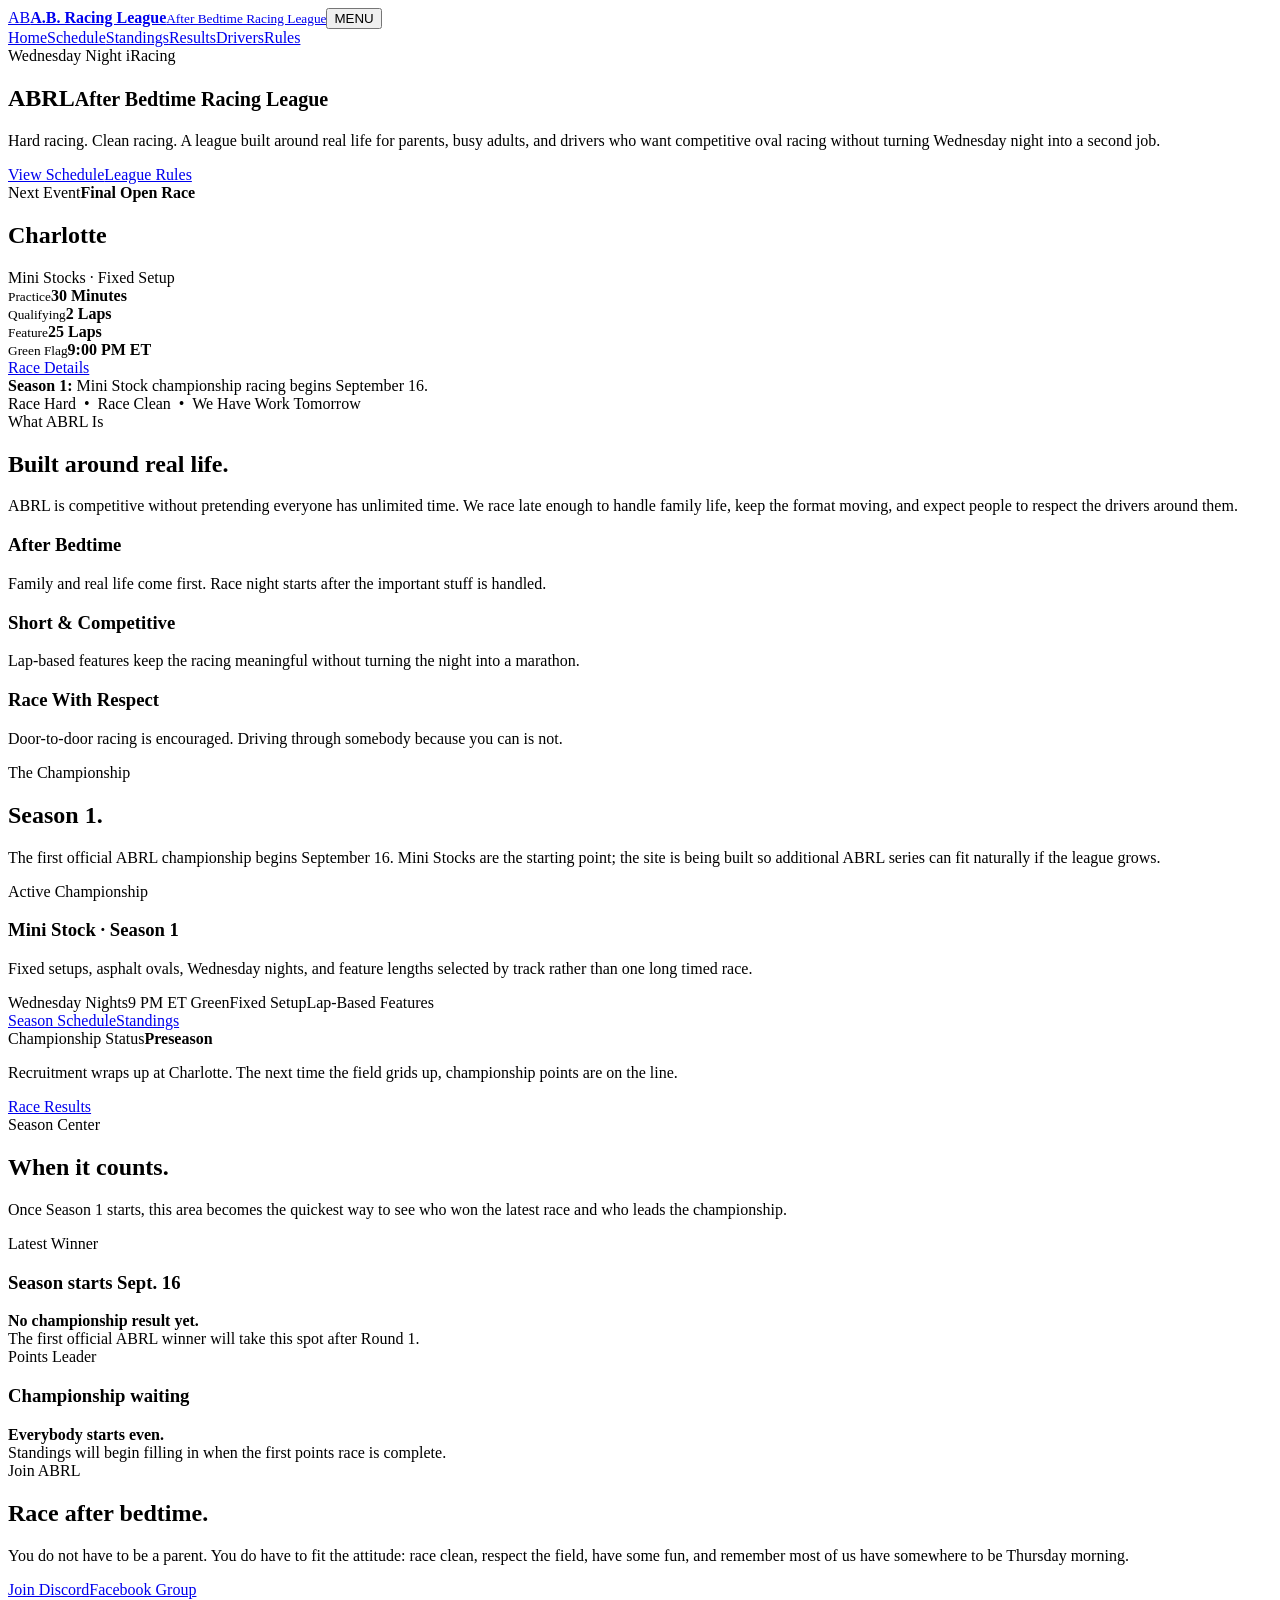
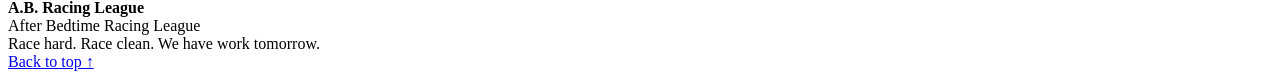
==== phase1-preview/index.html @ d265360f "Fix Phase 1 preview links" ====
<!doctype html>
<html lang="en"><head><meta charset="utf-8"><meta name="viewport" content="width=device-width,initial-scale=1"><meta name="theme-color" content="#07090c"><title>ABRL Phase 1 Preview</title><link rel="stylesheet" href="css/styles.css"><link rel="stylesheet" href="css/phase1.css"></head><body id="top" class="home-phase1"><header><div class="wrap nav"><a href="index.html" class="brand"><span class="brandmark">AB</span><span><strong>A.B. Racing League</strong><small>After Bedtime Racing League</small></span></a><button class="menu">MENU</button><nav><a href="index.html" class="active">Home</a><a href="../schedule.html">Schedule</a><a href="../standings.html">Standings</a><a href="../results.html">Results</a><a href="../drivers.html">Drivers</a><a href="../rules.html">Rules</a></nav></div></header><main><section class="p1-hero"><div class="p1-hero-bg" aria-hidden="true"></div><div class="wrap p1-hero-inner"><div><div class="p1-eyebrow">Wednesday Night iRacing</div><h1 class="p1-title">ABRL<small>After Bedtime Racing League</small></h1><p class="p1-lead">Hard racing. Clean racing. A league built around real life for parents, busy adults, and drivers who want competitive oval racing without turning Wednesday night into a second job.</p><div class="p1-actions"><a href="../schedule.html" class="p1-btn primary">View Schedule</a><a href="../rules.html" class="p1-btn">League Rules</a></div></div><aside class="p1-next"><div class="p1-next-head"><span>Next Event</span><b>Final Open Race</b></div><div class="p1-next-body"><h2>Charlotte</h2><div class="series">Mini Stocks · Fixed Setup</div><div class="p1-race-meta"><div><small>Practice</small><strong>30 Minutes</strong></div><div><small>Qualifying</small><strong>2 Laps</strong></div><div><small>Feature</small><strong>25 Laps</strong></div><div><small>Green Flag</small><strong>9:00 PM ET</strong></div></div><a href="../schedule.html" class="p1-btn primary">Race Details</a></div><div class="p1-season-note"><b>Season 1:</b> Mini Stock championship racing begins September 16.</div></aside></div></section><div class="p1-stripe"><div class="wrap">Race Hard&nbsp;&nbsp;•&nbsp;&nbsp;Race Clean&nbsp;&nbsp;•&nbsp;&nbsp;We Have Work Tomorrow</div></div><section class="p1-section"><div class="wrap"><div class="p1-section-head"><div><span class="p1-kicker">What ABRL Is</span><h2>Built around real life.</h2></div><p>ABRL is competitive without pretending everyone has unlimited time. We race late enough to handle family life, keep the format moving, and expect people to respect the drivers around them.</p></div><div class="p1-principles"><article class="p1-principle" data-n="01"><div class="dash"></div><h3>After Bedtime</h3><p>Family and real life come first. Race night starts after the important stuff is handled.</p></article><article class="p1-principle" data-n="02"><div class="dash"></div><h3>Short & Competitive</h3><p>Lap-based features keep the racing meaningful without turning the night into a marathon.</p></article><article class="p1-principle" data-n="03"><div class="dash"></div><h3>Race With Respect</h3><p>Door-to-door racing is encouraged. Driving through somebody because you can is not.</p></article></div></div></section><section class="p1-section"><div class="wrap"><div class="p1-section-head"><div><span class="p1-kicker">The Championship</span><h2>Season 1.</h2></div><p>The first official ABRL championship begins September 16. Mini Stocks are the starting point; the site is being built so additional ABRL series can fit naturally if the league grows.</p></div><div class="p1-season-grid"><article class="p1-season-card"><span class="label">Active Championship</span><h3>Mini Stock · Season 1</h3><p>Fixed setups, asphalt ovals, Wednesday nights, and feature lengths selected by track rather than one long timed race.</p><div class="p1-season-facts"><span>Wednesday Nights</span><span>9 PM ET Green</span><span>Fixed Setup</span><span>Lap-Based Features</span></div><div class="p1-actions"><a href="../schedule.html" class="p1-btn primary">Season Schedule</a><a href="../standings.html" class="p1-btn">Standings</a></div></article><aside class="p1-status-card"><div><span class="label">Championship Status</span><strong>Preseason</strong><p>Recruitment wraps up at Charlotte. The next time the field grids up, championship points are on the line.</p></div><a href="../results.html" class="p1-btn">Race Results</a></aside></div></div></section><section class="p1-section"><div class="wrap"><div class="p1-section-head"><div><span class="p1-kicker">Season Center</span><h2>When it counts.</h2></div><p>Once Season 1 starts, this area becomes the quickest way to see who won the latest race and who leads the championship.</p></div><div class="p1-data"><article class="p1-data-card"><span class="p1-kicker">Latest Winner</span><h3>Season starts Sept. 16</h3><div class="p1-empty"><b>No championship result yet.</b><br>The first official ABRL winner will take this spot after Round 1.</div></article><article class="p1-data-card"><span class="p1-kicker">Points Leader</span><h3>Championship waiting</h3><div class="p1-empty"><b>Everybody starts even.</b><br>Standings will begin filling in when the first points race is complete.</div></article></div></div></section><section class="p1-join"><div class="wrap"><div><span class="p1-kicker">Join ABRL</span><h2>Race after bedtime.</h2><p>You do not have to be a parent. You do have to fit the attitude: race clean, respect the field, have some fun, and remember most of us have somewhere to be Thursday morning.</p></div><div class="p1-join-actions"><a href="https://discord.gg/8dRGDX4Tr" class="p1-btn primary" target="_blank" rel="noopener noreferrer">Join Discord</a><a href="https://www.facebook.com/groups/afterbedtimeracingleague" class="p1-btn" target="_blank" rel="noopener noreferrer">Facebook Group</a></div></div></section></main><footer><div class="wrap"><div><strong>A.B. Racing League</strong><div>After Bedtime Racing League</div></div><div>Race hard. Race clean. We have work tomorrow.</div><a href="#top">Back to top ↑</a></div></footer><script src="js/site.js"></script></body></html>
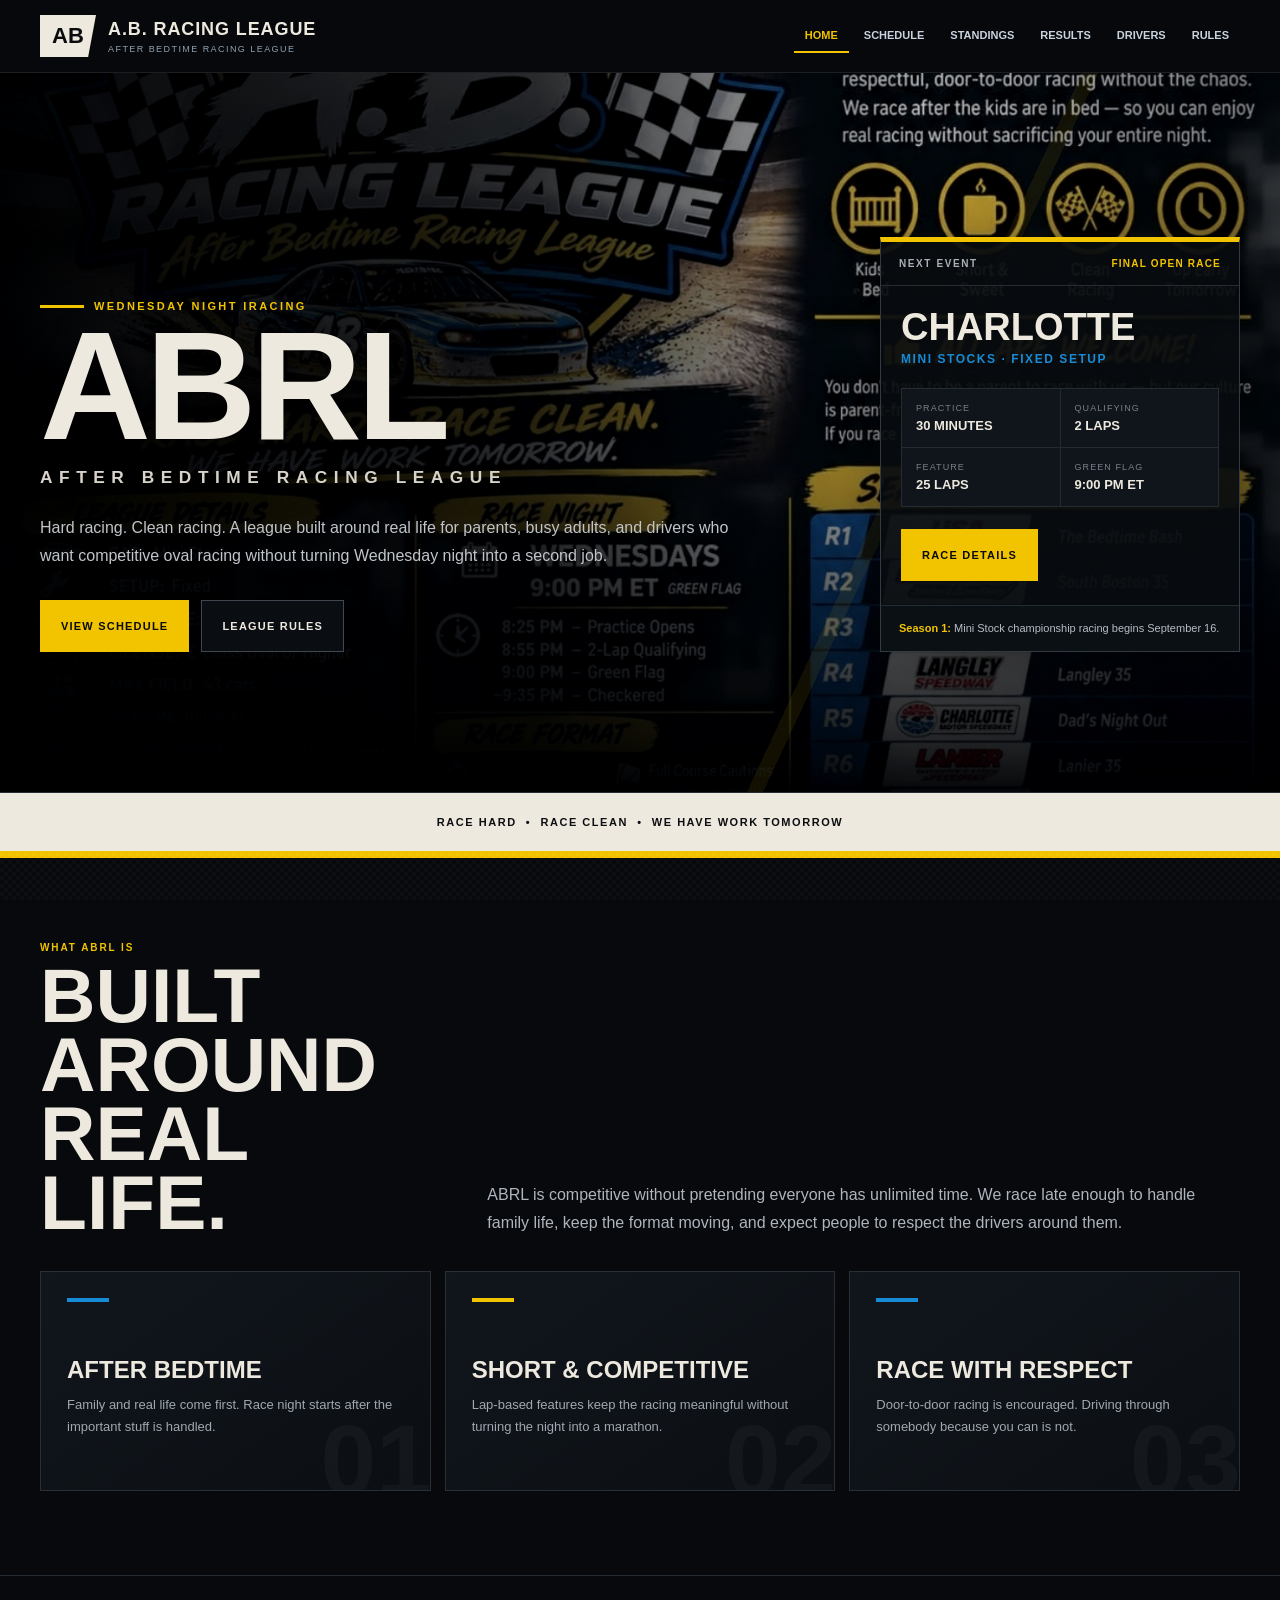
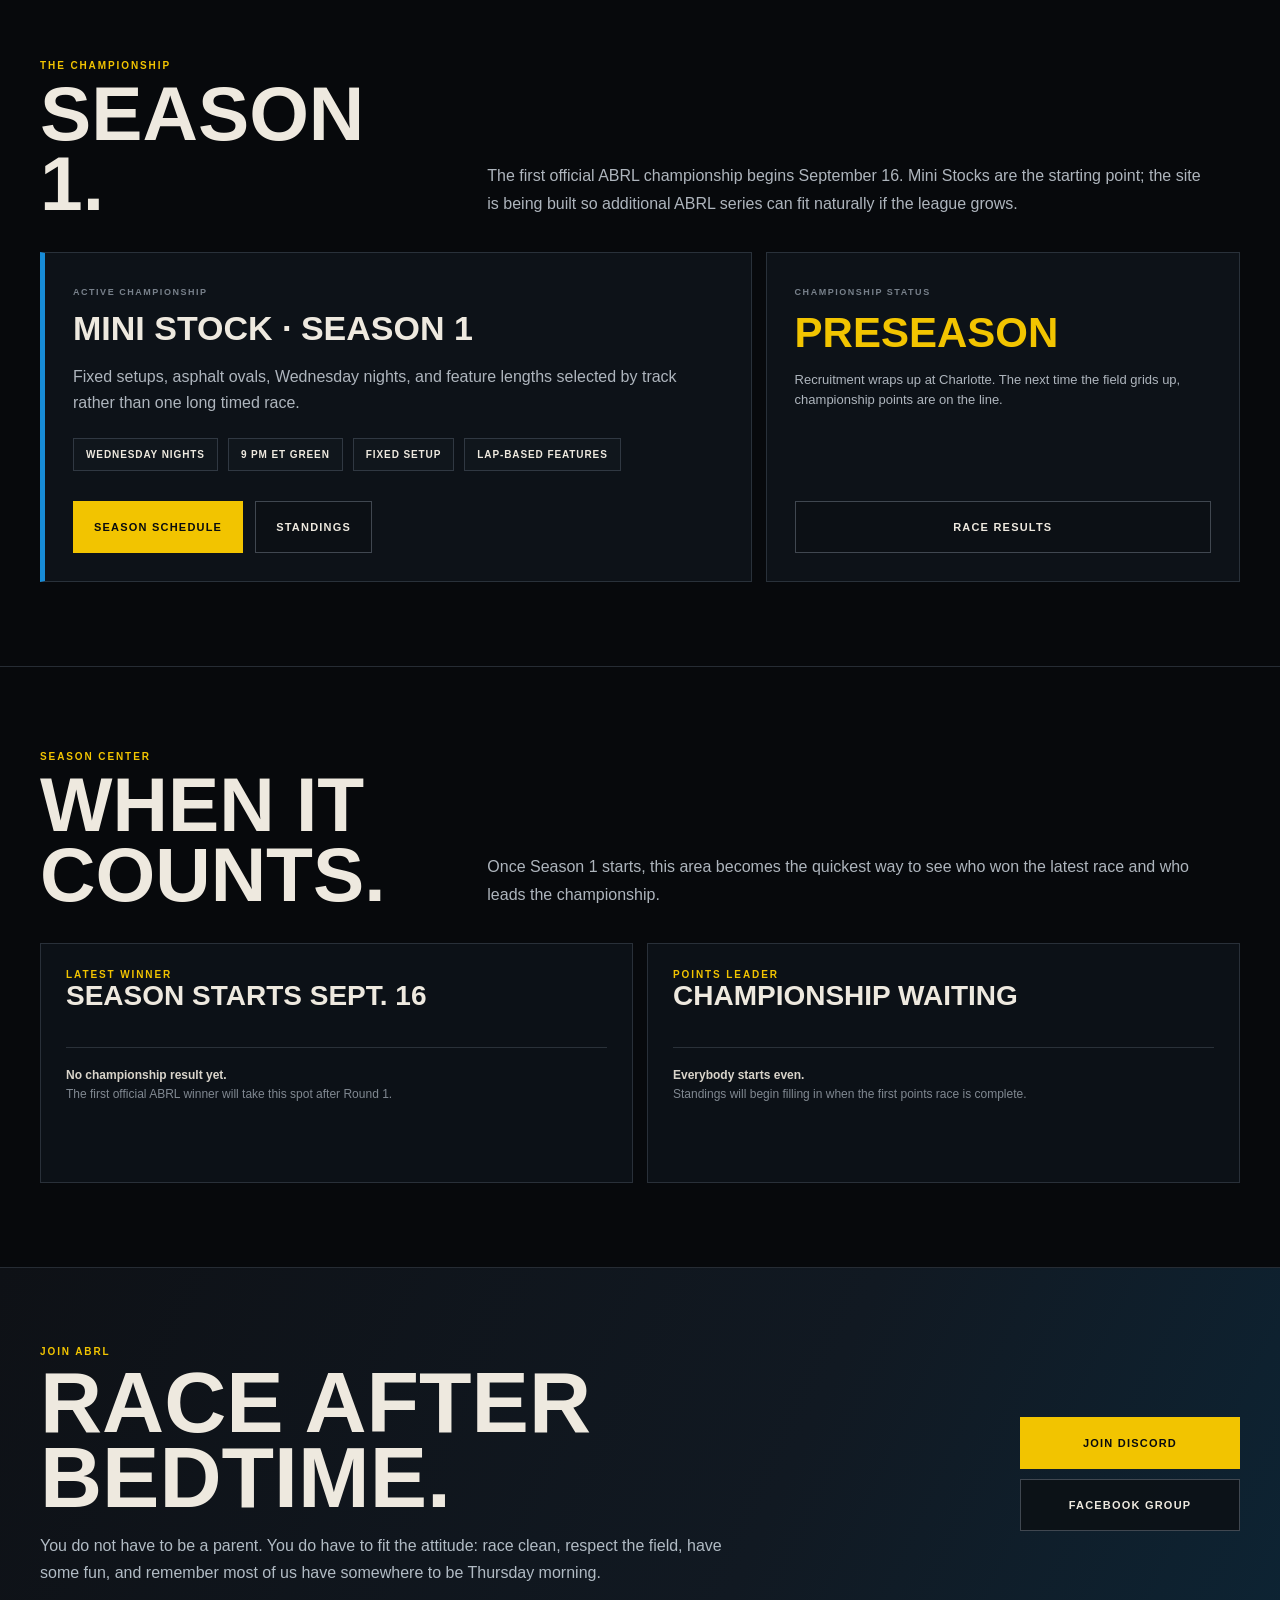
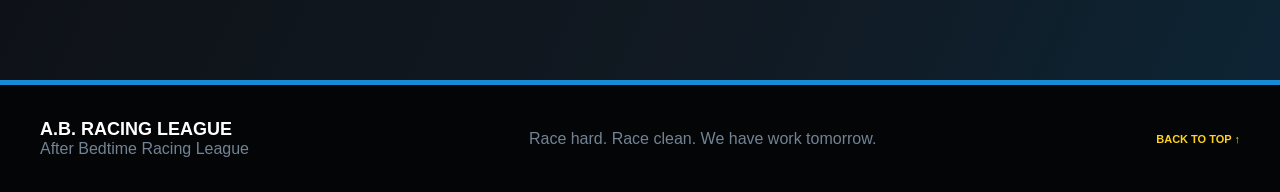
==== commit fa7c0308: "Wire Phase 1 preview to shared site assets" ====
--- a/phase1-preview/index.html
+++ b/phase1-preview/index.html
@@ -1,2 +1,2 @@
 <!doctype html>
-<html lang="en"><head><meta charset="utf-8"><meta name="viewport" content="width=device-width,initial-scale=1"><meta name="theme-color" content="#07090c"><title>ABRL Phase 1 Preview</title><link rel="stylesheet" href="css/styles.css"><link rel="stylesheet" href="css/phase1.css"></head><body id="top" class="home-phase1"><header><div class="wrap nav"><a href="index.html" class="brand"><span class="brandmark">AB</span><span><strong>A.B. Racing League</strong><small>After Bedtime Racing League</small></span></a><button class="menu">MENU</button><nav><a href="index.html" class="active">Home</a><a href="../schedule.html">Schedule</a><a href="../standings.html">Standings</a><a href="../results.html">Results</a><a href="../drivers.html">Drivers</a><a href="../rules.html">Rules</a></nav></div></header><main><section class="p1-hero"><div class="p1-hero-bg" aria-hidden="true"></div><div class="wrap p1-hero-inner"><div><div class="p1-eyebrow">Wednesday Night iRacing</div><h1 class="p1-title">ABRL<small>After Bedtime Racing League</small></h1><p class="p1-lead">Hard racing. Clean racing. A league built around real life for parents, busy adults, and drivers who want competitive oval racing without turning Wednesday night into a second job.</p><div class="p1-actions"><a href="../schedule.html" class="p1-btn primary">View Schedule</a><a href="../rules.html" class="p1-btn">League Rules</a></div></div><aside class="p1-next"><div class="p1-next-head"><span>Next Event</span><b>Final Open Race</b></div><div class="p1-next-body"><h2>Charlotte</h2><div class="series">Mini Stocks · Fixed Setup</div><div class="p1-race-meta"><div><small>Practice</small><strong>30 Minutes</strong></div><div><small>Qualifying</small><strong>2 Laps</strong></div><div><small>Feature</small><strong>25 Laps</strong></div><div><small>Green Flag</small><strong>9:00 PM ET</strong></div></div><a href="../schedule.html" class="p1-btn primary">Race Details</a></div><div class="p1-season-note"><b>Season 1:</b> Mini Stock championship racing begins September 16.</div></aside></div></section><div class="p1-stripe"><div class="wrap">Race Hard&nbsp;&nbsp;•&nbsp;&nbsp;Race Clean&nbsp;&nbsp;•&nbsp;&nbsp;We Have Work Tomorrow</div></div><section class="p1-section"><div class="wrap"><div class="p1-section-head"><div><span class="p1-kicker">What ABRL Is</span><h2>Built around real life.</h2></div><p>ABRL is competitive without pretending everyone has unlimited time. We race late enough to handle family life, keep the format moving, and expect people to respect the drivers around them.</p></div><div class="p1-principles"><article class="p1-principle" data-n="01"><div class="dash"></div><h3>After Bedtime</h3><p>Family and real life come first. Race night starts after the important stuff is handled.</p></article><article class="p1-principle" data-n="02"><div class="dash"></div><h3>Short & Competitive</h3><p>Lap-based features keep the racing meaningful without turning the night into a marathon.</p></article><article class="p1-principle" data-n="03"><div class="dash"></div><h3>Race With Respect</h3><p>Door-to-door racing is encouraged. Driving through somebody because you can is not.</p></article></div></div></section><section class="p1-section"><div class="wrap"><div class="p1-section-head"><div><span class="p1-kicker">The Championship</span><h2>Season 1.</h2></div><p>The first official ABRL championship begins September 16. Mini Stocks are the starting point; the site is being built so additional ABRL series can fit naturally if the league grows.</p></div><div class="p1-season-grid"><article class="p1-season-card"><span class="label">Active Championship</span><h3>Mini Stock · Season 1</h3><p>Fixed setups, asphalt ovals, Wednesday nights, and feature lengths selected by track rather than one long timed race.</p><div class="p1-season-facts"><span>Wednesday Nights</span><span>9 PM ET Green</span><span>Fixed Setup</span><span>Lap-Based Features</span></div><div class="p1-actions"><a href="../schedule.html" class="p1-btn primary">Season Schedule</a><a href="../standings.html" class="p1-btn">Standings</a></div></article><aside class="p1-status-card"><div><span class="label">Championship Status</span><strong>Preseason</strong><p>Recruitment wraps up at Charlotte. The next time the field grids up, championship points are on the line.</p></div><a href="../results.html" class="p1-btn">Race Results</a></aside></div></div></section><section class="p1-section"><div class="wrap"><div class="p1-section-head"><div><span class="p1-kicker">Season Center</span><h2>When it counts.</h2></div><p>Once Season 1 starts, this area becomes the quickest way to see who won the latest race and who leads the championship.</p></div><div class="p1-data"><article class="p1-data-card"><span class="p1-kicker">Latest Winner</span><h3>Season starts Sept. 16</h3><div class="p1-empty"><b>No championship result yet.</b><br>The first official ABRL winner will take this spot after Round 1.</div></article><article class="p1-data-card"><span class="p1-kicker">Points Leader</span><h3>Championship waiting</h3><div class="p1-empty"><b>Everybody starts even.</b><br>Standings will begin filling in when the first points race is complete.</div></article></div></div></section><section class="p1-join"><div class="wrap"><div><span class="p1-kicker">Join ABRL</span><h2>Race after bedtime.</h2><p>You do not have to be a parent. You do have to fit the attitude: race clean, respect the field, have some fun, and remember most of us have somewhere to be Thursday morning.</p></div><div class="p1-join-actions"><a href="https://discord.gg/8dRGDX4Tr" class="p1-btn primary" target="_blank" rel="noopener noreferrer">Join Discord</a><a href="https://www.facebook.com/groups/afterbedtimeracingleague" class="p1-btn" target="_blank" rel="noopener noreferrer">Facebook Group</a></div></div></section></main><footer><div class="wrap"><div><strong>A.B. Racing League</strong><div>After Bedtime Racing League</div></div><div>Race hard. Race clean. We have work tomorrow.</div><a href="#top">Back to top ↑</a></div></footer><script src="js/site.js"></script></body></html>+<html lang="en"><head><meta charset="utf-8"><meta name="viewport" content="width=device-width,initial-scale=1"><meta name="theme-color" content="#07090c"><title>ABRL Phase 1 Preview</title><link rel="stylesheet" href="../css/styles.css"><link rel="stylesheet" href="phase1.css"></head><body id="top" class="home-phase1"><header><div class="wrap nav"><a href="index.html" class="brand"><span class="brandmark">AB</span><span><strong>A.B. Racing League</strong><small>After Bedtime Racing League</small></span></a><button class="menu">MENU</button><nav><a href="index.html" class="active">Home</a><a href="../schedule.html">Schedule</a><a href="../standings.html">Standings</a><a href="../results.html">Results</a><a href="../drivers.html">Drivers</a><a href="../rules.html">Rules</a></nav></div></header><main><section class="p1-hero"><div class="p1-hero-bg" aria-hidden="true"></div><div class="wrap p1-hero-inner"><div><div class="p1-eyebrow">Wednesday Night iRacing</div><h1 class="p1-title">ABRL<small>After Bedtime Racing League</small></h1><p class="p1-lead">Hard racing. Clean racing. A league built around real life for parents, busy adults, and drivers who want competitive oval racing without turning Wednesday night into a second job.</p><div class="p1-actions"><a href="../schedule.html" class="p1-btn primary">View Schedule</a><a href="../rules.html" class="p1-btn">League Rules</a></div></div><aside class="p1-next"><div class="p1-next-head"><span>Next Event</span><b>Final Open Race</b></div><div class="p1-next-body"><h2>Charlotte</h2><div class="series">Mini Stocks · Fixed Setup</div><div class="p1-race-meta"><div><small>Practice</small><strong>30 Minutes</strong></div><div><small>Qualifying</small><strong>2 Laps</strong></div><div><small>Feature</small><strong>25 Laps</strong></div><div><small>Green Flag</small><strong>9:00 PM ET</strong></div></div><a href="../schedule.html" class="p1-btn primary">Race Details</a></div><div class="p1-season-note"><b>Season 1:</b> Mini Stock championship racing begins September 16.</div></aside></div></section><div class="p1-stripe"><div class="wrap">Race Hard&nbsp;&nbsp;•&nbsp;&nbsp;Race Clean&nbsp;&nbsp;•&nbsp;&nbsp;We Have Work Tomorrow</div></div><section class="p1-section"><div class="wrap"><div class="p1-section-head"><div><span class="p1-kicker">What ABRL Is</span><h2>Built around real life.</h2></div><p>ABRL is competitive without pretending everyone has unlimited time. We race late enough to handle family life, keep the format moving, and expect people to respect the drivers around them.</p></div><div class="p1-principles"><article class="p1-principle" data-n="01"><div class="dash"></div><h3>After Bedtime</h3><p>Family and real life come first. Race night starts after the important stuff is handled.</p></article><article class="p1-principle" data-n="02"><div class="dash"></div><h3>Short & Competitive</h3><p>Lap-based features keep the racing meaningful without turning the night into a marathon.</p></article><article class="p1-principle" data-n="03"><div class="dash"></div><h3>Race With Respect</h3><p>Door-to-door racing is encouraged. Driving through somebody because you can is not.</p></article></div></div></section><section class="p1-section"><div class="wrap"><div class="p1-section-head"><div><span class="p1-kicker">The Championship</span><h2>Season 1.</h2></div><p>The first official ABRL championship begins September 16. Mini Stocks are the starting point; the site is being built so additional ABRL series can fit naturally if the league grows.</p></div><div class="p1-season-grid"><article class="p1-season-card"><span class="label">Active Championship</span><h3>Mini Stock · Season 1</h3><p>Fixed setups, asphalt ovals, Wednesday nights, and feature lengths selected by track rather than one long timed race.</p><div class="p1-season-facts"><span>Wednesday Nights</span><span>9 PM ET Green</span><span>Fixed Setup</span><span>Lap-Based Features</span></div><div class="p1-actions"><a href="../schedule.html" class="p1-btn primary">Season Schedule</a><a href="../standings.html" class="p1-btn">Standings</a></div></article><aside class="p1-status-card"><div><span class="label">Championship Status</span><strong>Preseason</strong><p>Recruitment wraps up at Charlotte. The next time the field grids up, championship points are on the line.</p></div><a href="../results.html" class="p1-btn">Race Results</a></aside></div></div></section><section class="p1-section"><div class="wrap"><div class="p1-section-head"><div><span class="p1-kicker">Season Center</span><h2>When it counts.</h2></div><p>Once Season 1 starts, this area becomes the quickest way to see who won the latest race and who leads the championship.</p></div><div class="p1-data"><article class="p1-data-card"><span class="p1-kicker">Latest Winner</span><h3>Season starts Sept. 16</h3><div class="p1-empty"><b>No championship result yet.</b><br>The first official ABRL winner will take this spot after Round 1.</div></article><article class="p1-data-card"><span class="p1-kicker">Points Leader</span><h3>Championship waiting</h3><div class="p1-empty"><b>Everybody starts even.</b><br>Standings will begin filling in when the first points race is complete.</div></article></div></div></section><section class="p1-join"><div class="wrap"><div><span class="p1-kicker">Join ABRL</span><h2>Race after bedtime.</h2><p>You do not have to be a parent. You do have to fit the attitude: race clean, respect the field, have some fun, and remember most of us have somewhere to be Thursday morning.</p></div><div class="p1-join-actions"><a href="https://discord.gg/8dRGDX4Tr" class="p1-btn primary" target="_blank" rel="noopener noreferrer">Join Discord</a><a href="https://www.facebook.com/groups/afterbedtimeracingleague" class="p1-btn" target="_blank" rel="noopener noreferrer">Facebook Group</a></div></div></section></main><footer><div class="wrap"><div><strong>A.B. Racing League</strong><div>After Bedtime Racing League</div></div><div>Race hard. Race clean. We have work tomorrow.</div><a href="#top">Back to top ↑</a></div></footer><script src="../js/site.js"></script></body></html>
--- a/css/styles.css
+++ b/css/styles.css
@@ -0,0 +1,134 @@
+
+:root{
+  --bg:#05070a;--panel:#0c1118;--panel2:#111923;--blue:#0aa8ff;--yellow:#ffd21f;
+  --white:#f7fbff;--muted:#91a1b3;--red:#ff3b30;--line:#243241;--green:#70ff91;
+}
+*{box-sizing:border-box} html{scroll-behavior:smooth}
+body{
+  margin:0;background:
+  radial-gradient(circle at 80% -10%,rgba(10,168,255,.15),transparent 34rem),
+  linear-gradient(#06090d,#030507);
+  color:var(--white);font-family:Arial,Helvetica,sans-serif;min-height:100vh;
+}
+body:before{
+  content:"";position:fixed;inset:0;pointer-events:none;opacity:.045;
+  background-image:linear-gradient(45deg,#fff 25%,transparent 25%),linear-gradient(-45deg,#fff 25%,transparent 25%),
+  linear-gradient(45deg,transparent 75%,#fff 75%),linear-gradient(-45deg,transparent 75%,#fff 75%);
+  background-size:8px 8px;background-position:0 0,0 4px,4px -4px,-4px 0;
+}
+a{color:inherit;text-decoration:none}.wrap{width:min(1200px,calc(100% - 28px));margin:auto}
+header{position:sticky;top:0;z-index:100;background:#05070aee;backdrop-filter:blur(14px);border-bottom:1px solid #1c2a38}
+.nav{min-height:72px;display:flex;align-items:center;justify-content:space-between;gap:18px}
+.brand{display:flex;align-items:center;gap:12px;text-transform:uppercase}
+.brandmark{width:56px;height:42px;display:grid;place-items:center;background:linear-gradient(135deg,var(--blue),#0069b6);
+clip-path:polygon(0 0,100% 0,84% 100%,0 100%);font:900 22px Impact,Arial}
+.brand strong{font:900 18px Impact,Arial;letter-spacing:.05em}.brand small{display:block;color:var(--muted);font-size:9px;letter-spacing:.16em;margin-top:4px}
+nav{display:flex;gap:4px;align-items:center} nav a{padding:10px 11px;font-size:11px;font-weight:900;text-transform:uppercase;color:#c8d3df;border-bottom:2px solid transparent}
+nav a:hover,nav a.active{color:var(--yellow);border-bottom-color:var(--yellow)}
+.menu{display:none;background:none;border:1px solid var(--line);color:#fff;padding:9px 12px;font-weight:900}
+.hero{overflow:hidden;border-bottom:1px solid #1c2a38}
+.hero-grid{display:grid;grid-template-columns:1.05fr .95fr;gap:36px;align-items:center;min-height:660px;padding:58px 0 72px}
+.pill{display:inline-flex;align-items:center;gap:9px;border:1px solid #28516e;background:#0a1822;padding:8px 11px;border-radius:999px;
+font-size:11px;font-weight:900;text-transform:uppercase;letter-spacing:.12em;color:#bde8ff}
+.pill i{width:8px;height:8px;border-radius:50%;background:var(--yellow);box-shadow:0 0 12px var(--yellow)}
+h1{margin:22px 0 0;font:900 clamp(62px,9vw,126px)/.82 Impact,Arial;text-transform:uppercase;letter-spacing:-.025em}
+h1 span{display:block}h1 .accent{color:var(--yellow);text-shadow:0 4px 0 #6d5700}
+.tagline{font:900 clamp(22px,3.5vw,40px)/1 Impact,Arial;text-transform:uppercase;color:var(--blue);margin:16px 0}
+.hero p{max-width:680px;color:#b4c0cd;line-height:1.65}
+.actions{display:flex;gap:12px;flex-wrap:wrap;margin-top:26px}
+.btn{min-height:50px;display:inline-flex;align-items:center;justify-content:center;padding:0 18px;border:1px solid #2b3b4b;background:#0d141c;
+font-size:11px;font-weight:900;text-transform:uppercase;letter-spacing:.08em;transition:.18s}
+.btn:hover{transform:translateY(-2px);border-color:var(--blue)}.btn.primary{background:var(--yellow);color:#0a0c0f;border-color:var(--yellow)}
+.hero-visual{position:relative}.car-card{border:1px solid #23313f;background:#0b1016;padding:8px;box-shadow:0 24px 80px #0008;
+clip-path:polygon(0 0,94% 0,100% 9%,100% 100%,6% 100%,0 91%)}.car-card img{width:100%;aspect-ratio:1.18;object-fit:cover}
+.telemetry{position:absolute;left:-22px;bottom:-28px;width:min(390px,82%);background:#060b10f5;border:1px solid #2a3c4c;padding:18px}
+.telemetry-head{display:flex;justify-content:space-between;margin-bottom:14px;font-size:11px;font-weight:900;text-transform:uppercase}.live{color:var(--green)}
+.gauges{display:grid;grid-template-columns:repeat(3,1fr);gap:10px}.gauge{background:#0d151d;border-top:3px solid var(--blue);padding:12px}
+.gauge:nth-child(2){border-top-color:var(--yellow)}.gauge:nth-child(3){border-top-color:#fff}.gauge b{display:block;font:900 28px/1 Impact,Arial}
+.gauge small{display:block;color:var(--muted);font-size:9px;text-transform:uppercase;margin-top:5px}
+.ticker{overflow:hidden;border-bottom:1px solid #1c2a38;background:#090d12}.ticker div{padding:12px 0;font-size:11px;font-weight:900;text-transform:uppercase;
+letter-spacing:.09em;white-space:nowrap;text-align:center}.ticker b{color:var(--yellow)}
+.page-hero{padding:72px 0 44px;border-bottom:1px solid #1c2a38;background:linear-gradient(120deg,#07121e,#05070a)}
+.page-hero h1{font-size:clamp(54px,8vw,100px);margin:10px 0}.page-hero p{color:var(--muted);max-width:700px;line-height:1.7}
+.section{padding:76px 0;border-bottom:1px solid #1c2a38}.section-head{display:flex;justify-content:space-between;gap:30px;align-items:end;margin-bottom:34px}
+.kicker{color:var(--blue);font-size:10px;font-weight:900;letter-spacing:.18em;text-transform:uppercase}
+h2{font:900 clamp(42px,6vw,72px)/.92 Impact,Arial;text-transform:uppercase;margin:8px 0 0}
+.section-head p{max-width:560px;color:var(--muted);line-height:1.6;margin:0}
+.values{display:grid;grid-template-columns:repeat(4,1fr);gap:12px}.value{background:linear-gradient(#101821,#0b1016);border:1px solid var(--line);padding:22px;min-height:200px}
+.value .num{font:900 38px Impact,Arial;color:var(--yellow)}.value h3{font:900 20px Impact,Arial;text-transform:uppercase;margin:30px 0 8px}.value p{font-size:13px;color:var(--muted);line-height:1.6}
+.schedule-grid{display:grid;grid-template-columns:repeat(2,1fr);gap:10px}.round{display:grid;grid-template-columns:74px 1fr auto;align-items:center;gap:14px;
+min-height:82px;background:#0b1118;border:1px solid #253645;border-left:4px solid var(--blue)}.round.final{border-left-color:var(--yellow)}
+.rno{font:900 28px Impact,Arial;text-align:center}.round strong{font-size:14px;text-transform:uppercase}.round small{display:block;color:var(--muted);font-size:10px;margin-top:5px}
+.rname{padding-right:16px;color:var(--yellow);font-size:11px;font-weight:900;text-transform:uppercase;text-align:right}
+.race-grid{display:grid;grid-template-columns:.9fr 1.1fr;gap:14px}.card{background:#0b1118;border:1px solid #263746}.card-title{padding:14px 18px;background:#111b25;
+color:var(--yellow);font:900 18px Impact,Arial;text-transform:uppercase}.timeline-row{display:grid;grid-template-columns:110px 1fr;padding:16px 18px;border-top:1px solid #1e2c39}
+.timeline-row b{color:var(--blue)}.format-grid{display:grid;grid-template-columns:1fr 1fr}.fi{padding:18px;border-top:1px solid #243241;border-right:1px solid #243241}
+.fi:nth-child(2n){border-right:0}.fi strong{display:block;text-transform:uppercase;font-size:12px}.fi small{display:block;color:var(--muted);font-size:10px;margin-top:5px}
+.specs{display:grid;grid-template-columns:repeat(4,1fr);gap:10px}.spec{background:#0d151d;border:1px solid #263746;border-top:3px solid var(--blue);padding:18px}
+.spec:nth-child(2n){border-top-color:var(--yellow)}.spec small{display:block;color:var(--muted);font-size:9px;text-transform:uppercase}.spec strong{display:block;font:900 20px Impact,Arial;text-transform:uppercase;margin-top:6px}
+.incidents{display:grid;grid-template-columns:1fr 1fr;gap:10px}.incident{background:linear-gradient(90deg,#1a0f12,#0d1117);border:1px solid #492329;padding:20px;display:flex;align-items:center;gap:18px}
+.incident b{font:900 44px Impact,Arial;color:var(--red)}.incident span{font-weight:900;text-transform:uppercase}
+.table-wrap{overflow:auto;border:1px solid var(--line);background:#0b1118}
+table{width:100%;border-collapse:collapse;min-width:760px}th{background:#111b25;color:var(--yellow);font-size:10px;text-transform:uppercase;letter-spacing:.1em;text-align:left;padding:14px}
+td{padding:14px;border-top:1px solid #1e2c39;font-size:13px}tbody tr:hover{background:#0e1720}.pos{font:900 20px Impact,Arial;color:var(--blue)}
+.empty-state{border:1px dashed #34506a;background:#0a1118;padding:34px;text-align:center}.empty-state h3{font:900 28px Impact,Arial;text-transform:uppercase;margin:0 0 8px}
+.empty-state p{color:var(--muted);line-height:1.6;margin:0 auto;max-width:600px}
+.driver-grid{display:grid;grid-template-columns:repeat(3,1fr);gap:12px}.driver-card{background:#0b1118;border:1px solid var(--line);padding:20px;min-height:170px}
+.driver-number{font:900 48px/1 Impact,Arial;color:var(--yellow)}.driver-card h3{font:900 22px Impact,Arial;text-transform:uppercase;margin:12px 0 4px}.driver-card p{color:var(--muted);font-size:12px}
+.results-grid{display:grid;grid-template-columns:repeat(2,1fr);gap:12px}.result-card{background:#0b1118;border:1px solid var(--line);padding:20px}.result-card h3{font:900 22px Impact,Arial;text-transform:uppercase;margin:0}.result-card .winner{color:var(--yellow);font-weight:900;margin-top:14px}
+.rules-list{display:grid;gap:12px}.rule-block{background:#0b1118;border:1px solid var(--line);padding:22px}.rule-block h3{font:900 23px Impact,Arial;text-transform:uppercase;margin:0 0 10px;color:var(--yellow)}.rule-block p,.rule-block li{color:#b3c0cc;line-height:1.65;font-size:14px}
+.join{background:linear-gradient(120deg,#082b48,#0b1722 55%,#10151b)}.join .wrap{padding:76px 0}.join-grid{display:grid;grid-template-columns:1fr .7fr;gap:40px;align-items:center}.join p{color:#bad0e1;line-height:1.65}.join-actions{display:flex;flex-direction:column;gap:10px}.note{font-size:10px;color:#89a0b4}
+footer{padding:34px 0;background:#030507;color:#738394}footer .wrap{display:flex;justify-content:space-between;align-items:center;gap:20px}
+footer strong{color:#fff;font:900 18px Impact,Arial;text-transform:uppercase}footer a{color:var(--yellow);font-size:11px;font-weight:900;text-transform:uppercase}
+.toast{position:fixed;left:50%;bottom:24px;transform:translate(-50%,20px);opacity:0;background:#0e151c;border:1px solid var(--yellow);padding:12px 16px;
+font-size:11px;font-weight:900;z-index:120;transition:.2s}.toast.show{opacity:1;transform:translate(-50%,0)}
+@media(max-width:950px){.hero-grid,.race-grid,.join-grid{grid-template-columns:1fr}.hero-grid{padding-bottom:100px}.values{grid-template-columns:1fr 1fr}.specs{grid-template-columns:1fr 1fr}.section-head{align-items:start;flex-direction:column}.driver-grid{grid-template-columns:1fr 1fr}}
+@media(max-width:700px){nav{display:none;position:absolute;left:14px;right:14px;top:72px;background:#081019;border:1px solid #263746;padding:10px}nav.open{display:flex;flex-direction:column}.menu{display:block}.hero-grid{min-height:auto;padding-top:48px}.telemetry{position:relative;left:auto;bottom:auto;margin-top:10px;width:100%}.values,.schedule-grid,.specs,.incidents,.driver-grid,.results-grid{grid-template-columns:1fr}.round{grid-template-columns:62px 1fr}.rname{grid-column:2;text-align:left;padding:0 10px 14px 0}.format-grid{grid-template-columns:1fr}.fi{border-right:0}footer .wrap{flex-direction:column;align-items:flex-start}}
+
+.featured-driver{padding:0;overflow:hidden;display:grid;grid-template-columns:180px 1fr;min-height:250px;grid-column:span 2}
+.driver-photo{width:100%;height:100%;min-height:250px;object-fit:cover;object-position:center}
+.driver-info{padding:24px;position:relative}
+.driver-role{display:inline-block;margin-top:8px;color:var(--blue);font-size:10px;font-weight:900;text-transform:uppercase;letter-spacing:.14em}
+.driver-team{color:var(--yellow)!important;font-weight:900;text-transform:uppercase;letter-spacing:.08em}
+.driver-info blockquote{margin:22px 0 0;padding:14px 0 14px 16px;border-left:3px solid var(--yellow);color:#fff;font:italic 700 16px/1.5 Arial,sans-serif}
+@media(max-width:700px){.featured-driver{grid-column:auto;grid-template-columns:1fr}.driver-photo{height:340px}}
+
+/* Compact driver card */
+.featured-driver{
+  grid-column:auto;
+  grid-template-columns:96px 1fr;
+  min-height:145px;
+  max-width:520px;
+  align-items:stretch;
+}
+.driver-photo{
+  width:96px;
+  height:145px;
+  min-height:0;
+  object-fit:cover;
+  object-position:center top;
+}
+.driver-info{padding:16px 18px}
+.driver-info .driver-number{font-size:34px}
+.driver-info h3{font-size:20px;margin:5px 0 2px}
+.driver-role{margin-top:3px}
+.driver-team{margin:5px 0!important}
+.driver-info p{margin:4px 0}
+.driver-info blockquote{
+  margin:10px 0 0;
+  padding:7px 0 7px 10px;
+  font-size:13px;
+}
+@media(max-width:700px){
+  .featured-driver{
+    grid-template-columns:82px 1fr;
+    max-width:none;
+    min-height:132px;
+  }
+  .driver-photo{
+    width:82px;
+    height:132px;
+    min-height:0;
+  }
+  .driver-info{padding:13px}
+}
--- a/phase1-preview/phase1.css
+++ b/phase1-preview/phase1.css
@@ -0,0 +1,24 @@
+/* ABRL Phase 1 homepage redesign */
+:root{--p1-ink:#07090c;--p1-panel:#0d1117;--p1-paper:#eee9df;--p1-yellow:#f2c400;--p1-blue:#178bd6;--p1-muted:#a9b0b8;--p1-line:#262c34}
+body.home-phase1{background:#07090c;color:var(--p1-paper)}
+.home-phase1:before{opacity:.025}
+.home-phase1 header{background:rgba(7,9,12,.93);border-bottom:1px solid rgba(255,255,255,.09)}
+.home-phase1 .brandmark{background:var(--p1-paper);color:#090b0e;clip-path:polygon(0 0,100% 0,86% 100%,0 100%)}
+.home-phase1 .brand strong{color:var(--p1-paper)}
+.home-phase1 nav a:hover,.home-phase1 nav a.active{color:var(--p1-yellow);border-bottom-color:var(--p1-yellow)}
+.p1-hero{position:relative;min-height:720px;display:grid;align-items:end;overflow:hidden;border-bottom:1px solid var(--p1-line);background:#080a0e}
+.p1-hero-bg{position:absolute;inset:0;background:linear-gradient(90deg,rgba(5,7,10,.98) 0%,rgba(5,7,10,.82) 42%,rgba(5,7,10,.24) 72%,rgba(5,7,10,.48) 100%),linear-gradient(0deg,rgba(5,7,10,.95) 0%,transparent 45%),url('../assets/abrl-flyer.jpg') center 32%/cover no-repeat;filter:saturate(.75) contrast(1.08)}
+.p1-hero:after{content:"";position:absolute;inset:0;pointer-events:none;background:linear-gradient(115deg,transparent 0 67%,rgba(242,196,0,.08) 67% 68%,transparent 68%)}
+.p1-hero-inner{position:relative;z-index:2;padding:92px 0 68px;display:grid;grid-template-columns:minmax(0,1fr) 360px;gap:54px;align-items:end}
+.p1-eyebrow{display:flex;align-items:center;gap:10px;color:var(--p1-yellow);font-size:11px;font-weight:900;text-transform:uppercase;letter-spacing:.22em}.p1-eyebrow:before{content:"";width:44px;height:3px;background:var(--p1-yellow)}
+.p1-title{margin:16px 0 12px;font:900 clamp(78px,12vw,168px)/.76 Impact,Arial,sans-serif;letter-spacing:-.035em;text-transform:uppercase;color:var(--p1-paper);text-shadow:0 8px 28px #000}.p1-title small{display:block;margin-top:22px;font:700 clamp(13px,1.35vw,19px)/1.2 Arial,sans-serif;letter-spacing:.38em;color:#d7d3ca}
+.p1-lead{max-width:700px;margin:26px 0 0;color:#c1c5ca;font-size:16px;line-height:1.75}.p1-actions{display:flex;gap:12px;flex-wrap:wrap;margin-top:30px}
+.p1-btn{display:inline-flex;min-height:52px;align-items:center;justify-content:center;padding:0 20px;border:1px solid #404750;background:rgba(12,16,21,.88);font-size:11px;font-weight:900;letter-spacing:.11em;text-transform:uppercase;transition:.18s}.p1-btn:hover{transform:translateY(-2px);border-color:var(--p1-paper)}.p1-btn.primary{background:var(--p1-yellow);border-color:var(--p1-yellow);color:#090b0e}
+.p1-next{background:rgba(8,11,15,.93);border:1px solid #343a42;border-top:5px solid var(--p1-yellow);box-shadow:0 22px 70px #0008}.p1-next-head{padding:16px 18px;border-bottom:1px solid #262c33;display:flex;align-items:center;justify-content:space-between;gap:14px}.p1-next-head span{font-size:10px;font-weight:900;letter-spacing:.16em;text-transform:uppercase;color:var(--p1-muted)}.p1-next-head b{font-size:10px;color:var(--p1-yellow);text-transform:uppercase;letter-spacing:.12em}.p1-next-body{padding:24px 20px}.p1-next h2{margin:0;font:900 38px/.9 Impact,Arial;text-transform:uppercase;color:var(--p1-paper)}.p1-next .series{margin-top:8px;color:var(--p1-blue);font-size:12px;font-weight:900;text-transform:uppercase;letter-spacing:.13em}.p1-race-meta{display:grid;grid-template-columns:1fr 1fr;gap:1px;margin:22px 0;background:#252b32;border:1px solid #252b32}.p1-race-meta div{background:#10151b;padding:14px}.p1-race-meta small{display:block;color:#777f88;font-size:9px;text-transform:uppercase;letter-spacing:.12em}.p1-race-meta strong{display:block;margin-top:5px;font-size:13px;text-transform:uppercase}.p1-season-note{padding:14px 18px;background:#0b1015;border-top:1px solid #262c33;color:#b7bdc4;font-size:11px;line-height:1.5}.p1-season-note b{color:var(--p1-yellow)}
+.p1-stripe{background:var(--p1-paper);color:#090b0e;border-bottom:7px solid var(--p1-yellow)}.p1-stripe .wrap{min-height:58px;display:flex;align-items:center;justify-content:center;text-align:center;font-weight:900;text-transform:uppercase;letter-spacing:.14em;font-size:11px}
+.p1-section{padding:84px 0;border-bottom:1px solid var(--p1-line)}.p1-section-head{display:grid;grid-template-columns:.7fr 1.3fr;gap:42px;align-items:end;margin-bottom:34px}.p1-kicker{display:block;color:var(--p1-yellow);font-size:10px;font-weight:900;text-transform:uppercase;letter-spacing:.19em}.p1-section h2{margin:8px 0 0;font:900 clamp(46px,6vw,78px)/.9 Impact,Arial;text-transform:uppercase;color:var(--p1-paper)}.p1-section-head p{margin:0;max-width:720px;color:#aeb5bd;line-height:1.75}
+.p1-principles{display:grid;grid-template-columns:repeat(3,1fr);gap:14px}.p1-principle{min-height:220px;padding:26px;background:linear-gradient(145deg,#11161c,#0b0f14);border:1px solid #292f37;position:relative;overflow:hidden}.p1-principle:after{content:attr(data-n);position:absolute;right:-2px;bottom:-20px;font:900 100px/1 Impact,Arial;color:rgba(255,255,255,.035)}.p1-principle h3{margin:54px 0 10px;font:900 24px Impact,Arial;text-transform:uppercase}.p1-principle p{margin:0;color:#9fa7b0;font-size:13px;line-height:1.65}.p1-principle .dash{width:42px;height:4px;background:var(--p1-blue)}.p1-principle:nth-child(2) .dash{background:var(--p1-yellow)}
+.p1-season-grid{display:grid;grid-template-columns:1.2fr .8fr;gap:14px}.p1-season-card,.p1-status-card{background:#0d1218;border:1px solid #29313a;padding:28px}.p1-season-card{border-left:5px solid var(--p1-blue)}.p1-season-card .label,.p1-status-card .label{font-size:9px;text-transform:uppercase;letter-spacing:.17em;color:#78818b;font-weight:900}.p1-season-card h3{margin:10px 0 5px;font:900 34px Impact,Arial;text-transform:uppercase}.p1-season-card p{color:#aeb5bd;line-height:1.65}.p1-season-facts{display:flex;gap:10px;flex-wrap:wrap;margin-top:22px}.p1-season-facts span{border:1px solid #303842;background:#10161c;padding:10px 12px;font-size:10px;font-weight:900;text-transform:uppercase;letter-spacing:.09em}.p1-status-card{display:flex;flex-direction:column;justify-content:space-between}.p1-status-card strong{display:block;margin-top:10px;font:900 42px Impact,Arial;text-transform:uppercase;color:var(--p1-yellow)}.p1-status-card p{color:#aeb5bd;line-height:1.6;font-size:13px}
+.p1-data{display:grid;grid-template-columns:1fr 1fr;gap:14px}.p1-data-card{background:#0c1117;border:1px solid #293039;min-height:240px;padding:25px}.p1-data-card h3{margin:0 0 12px;font:900 28px Impact,Arial;text-transform:uppercase}.p1-empty{margin-top:35px;border-top:1px solid #2a3139;padding-top:18px;color:#808891;font-size:12px;line-height:1.6}.p1-empty b{color:#d9d4ca}
+.p1-join{background:linear-gradient(115deg,#0e1116 0%,#111922 60%,#0d2434 100%);border-bottom:5px solid var(--p1-blue)}.p1-join .wrap{padding:78px 0;display:grid;grid-template-columns:1fr auto;gap:40px;align-items:center}.p1-join h2{margin:8px 0 10px;font:900 clamp(48px,7vw,86px)/.88 Impact,Arial;text-transform:uppercase}.p1-join p{max-width:690px;color:#b1bbc4;line-height:1.7}.p1-join-actions{display:flex;flex-direction:column;gap:10px;min-width:220px}
+@media(max-width:900px){.p1-hero-inner{grid-template-columns:1fr}.p1-next{max-width:620px}.p1-section-head,.p1-season-grid{grid-template-columns:1fr}.p1-principles{grid-template-columns:1fr 1fr}.p1-join .wrap{grid-template-columns:1fr}.p1-join-actions{flex-direction:row;flex-wrap:wrap}}@media(max-width:650px){.p1-hero{min-height:auto}.p1-hero-inner{padding:74px 0 44px}.p1-title{font-size:clamp(68px,24vw,104px)}.p1-title small{letter-spacing:.19em}.p1-principles,.p1-data{grid-template-columns:1fr}.p1-section{padding:62px 0}.p1-race-meta{grid-template-columns:1fr 1fr}.p1-next h2{font-size:32px}}
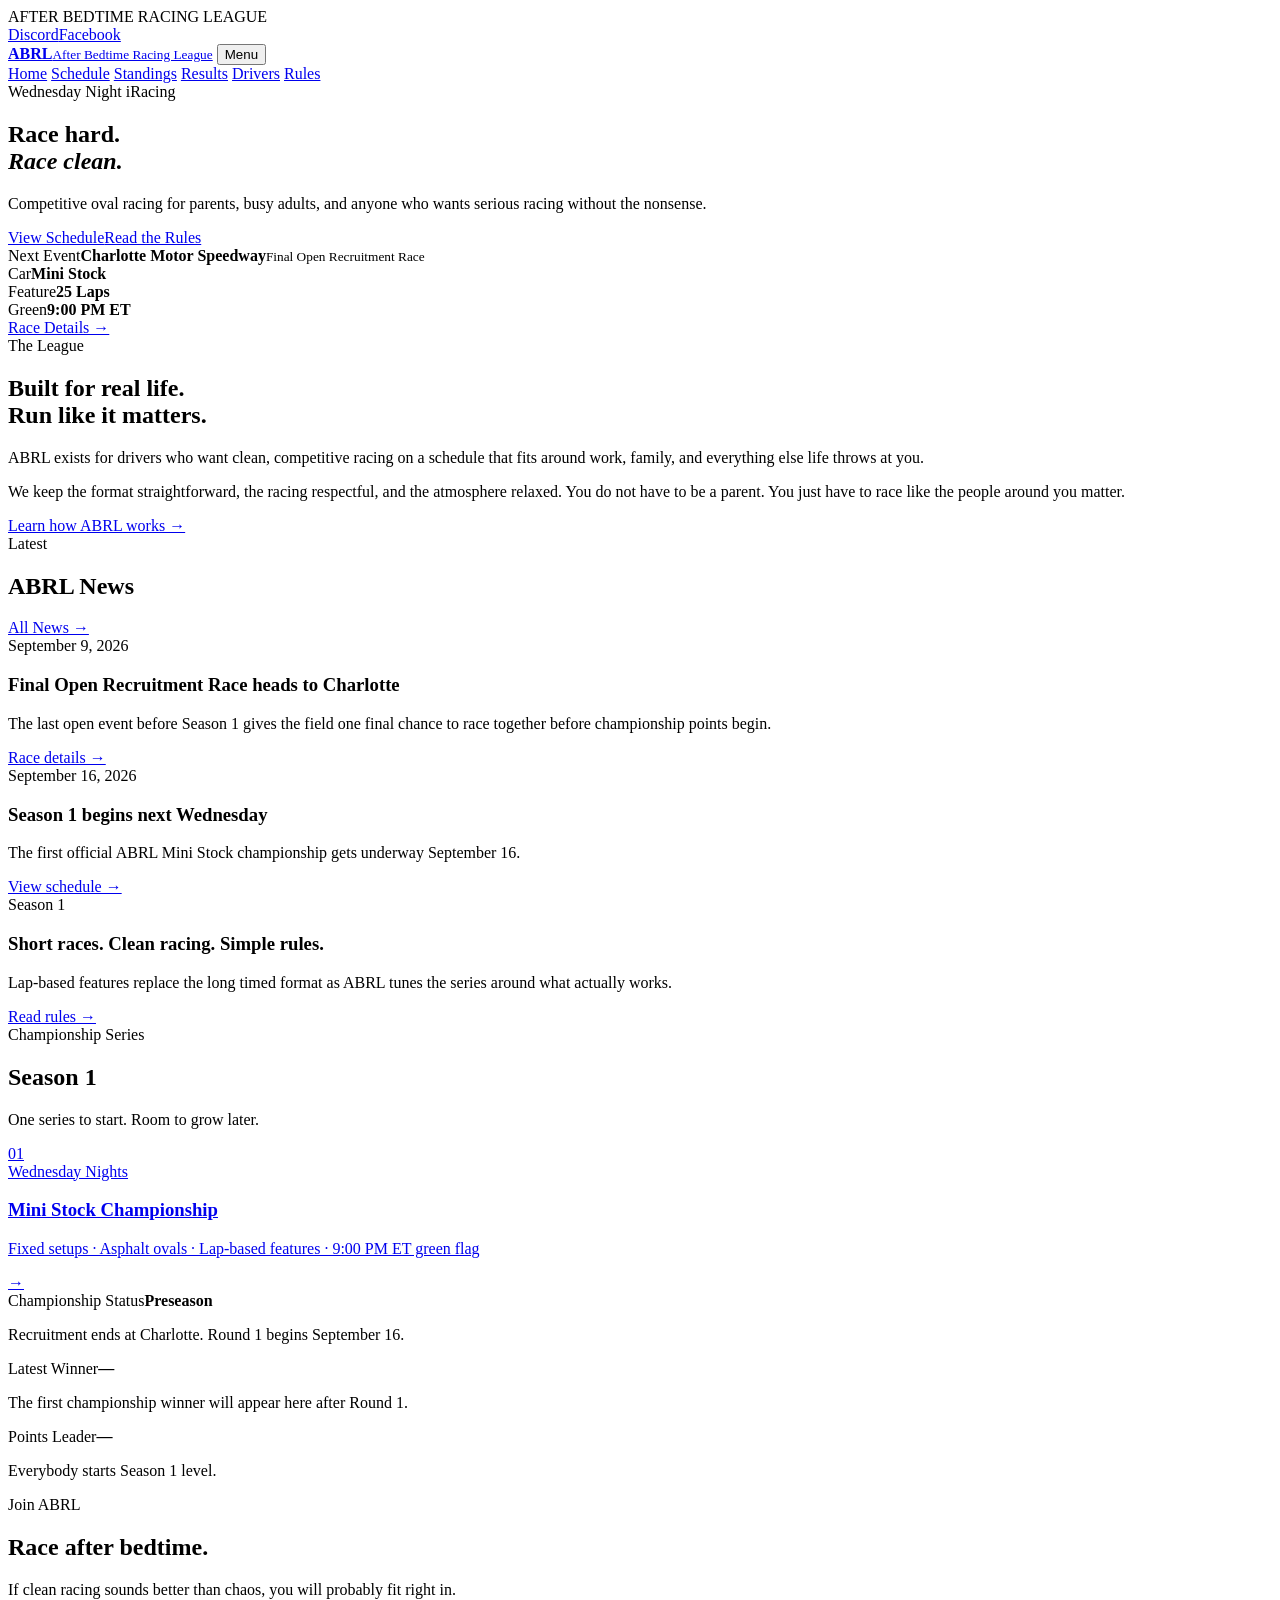
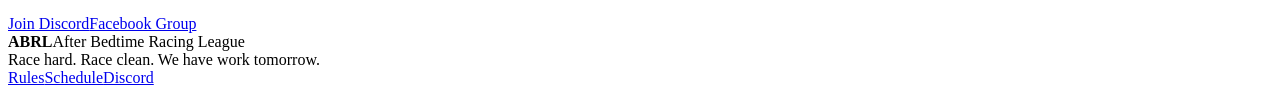
==== commit 2344b850: "Rebuild Phase 1 preview with new motorsport layout" ====
--- a/phase1-preview/index.html
+++ b/phase1-preview/index.html
@@ -1,2 +1,111 @@
 <!doctype html>
-<html lang="en"><head><meta charset="utf-8"><meta name="viewport" content="width=device-width,initial-scale=1"><meta name="theme-color" content="#07090c"><title>ABRL Phase 1 Preview</title><link rel="stylesheet" href="../css/styles.css"><link rel="stylesheet" href="phase1.css"></head><body id="top" class="home-phase1"><header><div class="wrap nav"><a href="index.html" class="brand"><span class="brandmark">AB</span><span><strong>A.B. Racing League</strong><small>After Bedtime Racing League</small></span></a><button class="menu">MENU</button><nav><a href="index.html" class="active">Home</a><a href="../schedule.html">Schedule</a><a href="../standings.html">Standings</a><a href="../results.html">Results</a><a href="../drivers.html">Drivers</a><a href="../rules.html">Rules</a></nav></div></header><main><section class="p1-hero"><div class="p1-hero-bg" aria-hidden="true"></div><div class="wrap p1-hero-inner"><div><div class="p1-eyebrow">Wednesday Night iRacing</div><h1 class="p1-title">ABRL<small>After Bedtime Racing League</small></h1><p class="p1-lead">Hard racing. Clean racing. A league built around real life for parents, busy adults, and drivers who want competitive oval racing without turning Wednesday night into a second job.</p><div class="p1-actions"><a href="../schedule.html" class="p1-btn primary">View Schedule</a><a href="../rules.html" class="p1-btn">League Rules</a></div></div><aside class="p1-next"><div class="p1-next-head"><span>Next Event</span><b>Final Open Race</b></div><div class="p1-next-body"><h2>Charlotte</h2><div class="series">Mini Stocks · Fixed Setup</div><div class="p1-race-meta"><div><small>Practice</small><strong>30 Minutes</strong></div><div><small>Qualifying</small><strong>2 Laps</strong></div><div><small>Feature</small><strong>25 Laps</strong></div><div><small>Green Flag</small><strong>9:00 PM ET</strong></div></div><a href="../schedule.html" class="p1-btn primary">Race Details</a></div><div class="p1-season-note"><b>Season 1:</b> Mini Stock championship racing begins September 16.</div></aside></div></section><div class="p1-stripe"><div class="wrap">Race Hard&nbsp;&nbsp;•&nbsp;&nbsp;Race Clean&nbsp;&nbsp;•&nbsp;&nbsp;We Have Work Tomorrow</div></div><section class="p1-section"><div class="wrap"><div class="p1-section-head"><div><span class="p1-kicker">What ABRL Is</span><h2>Built around real life.</h2></div><p>ABRL is competitive without pretending everyone has unlimited time. We race late enough to handle family life, keep the format moving, and expect people to respect the drivers around them.</p></div><div class="p1-principles"><article class="p1-principle" data-n="01"><div class="dash"></div><h3>After Bedtime</h3><p>Family and real life come first. Race night starts after the important stuff is handled.</p></article><article class="p1-principle" data-n="02"><div class="dash"></div><h3>Short & Competitive</h3><p>Lap-based features keep the racing meaningful without turning the night into a marathon.</p></article><article class="p1-principle" data-n="03"><div class="dash"></div><h3>Race With Respect</h3><p>Door-to-door racing is encouraged. Driving through somebody because you can is not.</p></article></div></div></section><section class="p1-section"><div class="wrap"><div class="p1-section-head"><div><span class="p1-kicker">The Championship</span><h2>Season 1.</h2></div><p>The first official ABRL championship begins September 16. Mini Stocks are the starting point; the site is being built so additional ABRL series can fit naturally if the league grows.</p></div><div class="p1-season-grid"><article class="p1-season-card"><span class="label">Active Championship</span><h3>Mini Stock · Season 1</h3><p>Fixed setups, asphalt ovals, Wednesday nights, and feature lengths selected by track rather than one long timed race.</p><div class="p1-season-facts"><span>Wednesday Nights</span><span>9 PM ET Green</span><span>Fixed Setup</span><span>Lap-Based Features</span></div><div class="p1-actions"><a href="../schedule.html" class="p1-btn primary">Season Schedule</a><a href="../standings.html" class="p1-btn">Standings</a></div></article><aside class="p1-status-card"><div><span class="label">Championship Status</span><strong>Preseason</strong><p>Recruitment wraps up at Charlotte. The next time the field grids up, championship points are on the line.</p></div><a href="../results.html" class="p1-btn">Race Results</a></aside></div></div></section><section class="p1-section"><div class="wrap"><div class="p1-section-head"><div><span class="p1-kicker">Season Center</span><h2>When it counts.</h2></div><p>Once Season 1 starts, this area becomes the quickest way to see who won the latest race and who leads the championship.</p></div><div class="p1-data"><article class="p1-data-card"><span class="p1-kicker">Latest Winner</span><h3>Season starts Sept. 16</h3><div class="p1-empty"><b>No championship result yet.</b><br>The first official ABRL winner will take this spot after Round 1.</div></article><article class="p1-data-card"><span class="p1-kicker">Points Leader</span><h3>Championship waiting</h3><div class="p1-empty"><b>Everybody starts even.</b><br>Standings will begin filling in when the first points race is complete.</div></article></div></div></section><section class="p1-join"><div class="wrap"><div><span class="p1-kicker">Join ABRL</span><h2>Race after bedtime.</h2><p>You do not have to be a parent. You do have to fit the attitude: race clean, respect the field, have some fun, and remember most of us have somewhere to be Thursday morning.</p></div><div class="p1-join-actions"><a href="https://discord.gg/8dRGDX4Tr" class="p1-btn primary" target="_blank" rel="noopener noreferrer">Join Discord</a><a href="https://www.facebook.com/groups/afterbedtimeracingleague" class="p1-btn" target="_blank" rel="noopener noreferrer">Facebook Group</a></div></div></section></main><footer><div class="wrap"><div><strong>A.B. Racing League</strong><div>After Bedtime Racing League</div></div><div>Race hard. Race clean. We have work tomorrow.</div><a href="#top">Back to top ↑</a></div></footer><script src="../js/site.js"></script></body></html>+<html lang="en">
+<head>
+<meta charset="utf-8">
+<meta name="viewport" content="width=device-width,initial-scale=1">
+<meta name="theme-color" content="#0a0d12">
+<title>ABRL — After Bedtime Racing League</title>
+<link rel="stylesheet" href="phase1.css">
+</head>
+<body>
+<header class="site-header">
+  <div class="topbar">
+    <div class="shell topbar-inner">
+      <span>AFTER BEDTIME RACING LEAGUE</span>
+      <div class="top-links"><a href="https://discord.gg/8dRGDX4Tr" target="_blank">Discord</a><a href="https://www.facebook.com/groups/afterbedtimeracingleague" target="_blank">Facebook</a></div>
+    </div>
+  </div>
+  <div class="nav-wrap">
+    <div class="shell nav-inner">
+      <a class="logo" href="../index.html" aria-label="ABRL home"><b>ABRL</b><small>After Bedtime Racing League</small></a>
+      <button class="menu-btn" aria-label="Open menu">Menu</button>
+      <nav class="main-nav">
+        <a href="../index.html">Home</a>
+        <a href="../schedule.html">Schedule</a>
+        <a href="../standings.html">Standings</a>
+        <a href="../results.html">Results</a>
+        <a href="../drivers.html">Drivers</a>
+        <a href="../rules.html">Rules</a>
+      </nav>
+    </div>
+  </div>
+</header>
+
+<main>
+  <section class="hero">
+    <div class="hero-image"></div>
+    <div class="hero-overlay"></div>
+    <div class="shell hero-content">
+      <div class="hero-copy">
+        <span class="eyebrow">Wednesday Night iRacing</span>
+        <h1>Race hard.<br><em>Race clean.</em></h1>
+        <p>Competitive oval racing for parents, busy adults, and anyone who wants serious racing without the nonsense.</p>
+        <div class="hero-actions"><a class="btn light" href="../schedule.html">View Schedule</a><a class="btn ghost" href="../rules.html">Read the Rules</a></div>
+      </div>
+    </div>
+  </section>
+
+  <section class="race-strip">
+    <div class="shell race-strip-grid">
+      <div class="race-title"><span>Next Event</span><strong>Charlotte Motor Speedway</strong><small>Final Open Recruitment Race</small></div>
+      <div class="race-stat"><span>Car</span><strong>Mini Stock</strong></div>
+      <div class="race-stat"><span>Feature</span><strong>25 Laps</strong></div>
+      <div class="race-stat"><span>Green</span><strong>9:00 PM ET</strong></div>
+      <a class="race-link" href="../schedule.html">Race Details →</a>
+    </div>
+  </section>
+
+  <section class="intro section-pad">
+    <div class="shell intro-grid">
+      <div><span class="section-label">The League</span><h2>Built for real life.<br>Run like it matters.</h2></div>
+      <div class="intro-copy"><p>ABRL exists for drivers who want clean, competitive racing on a schedule that fits around work, family, and everything else life throws at you.</p><p>We keep the format straightforward, the racing respectful, and the atmosphere relaxed. You do not have to be a parent. You just have to race like the people around you matter.</p><a class="text-link" href="../rules.html">Learn how ABRL works →</a></div>
+    </div>
+  </section>
+
+  <section class="news section-pad alt">
+    <div class="shell">
+      <div class="section-heading"><div><span class="section-label">Latest</span><h2>ABRL News</h2></div><a class="text-link" href="#">All News →</a></div>
+      <div class="news-grid">
+        <article class="news-card featured"><div class="news-image poster"></div><div class="news-body"><span class="date">September 9, 2026</span><h3>Final Open Recruitment Race heads to Charlotte</h3><p>The last open event before Season 1 gives the field one final chance to race together before championship points begin.</p><a href="../schedule.html">Race details →</a></div></article>
+        <article class="news-card"><div class="news-image season"></div><div class="news-body"><span class="date">September 16, 2026</span><h3>Season 1 begins next Wednesday</h3><p>The first official ABRL Mini Stock championship gets underway September 16.</p><a href="../schedule.html">View schedule →</a></div></article>
+        <article class="news-card"><div class="news-image rules"></div><div class="news-body"><span class="date">Season 1</span><h3>Short races. Clean racing. Simple rules.</h3><p>Lap-based features replace the long timed format as ABRL tunes the series around what actually works.</p><a href="../rules.html">Read rules →</a></div></article>
+      </div>
+    </div>
+  </section>
+
+  <section class="championship section-pad">
+    <div class="shell">
+      <div class="section-heading inverse"><div><span class="section-label">Championship Series</span><h2>Season 1</h2></div><p>One series to start. Room to grow later.</p></div>
+      <a class="series-card" href="../schedule.html">
+        <div class="series-number">01</div>
+        <div class="series-main"><span>Wednesday Nights</span><h3>Mini Stock Championship</h3><p>Fixed setups · Asphalt ovals · Lap-based features · 9:00 PM ET green flag</p></div>
+        <div class="series-arrow">→</div>
+      </a>
+    </div>
+  </section>
+
+  <section class="season-status section-pad">
+    <div class="shell status-grid">
+      <div class="status-block"><span class="section-label">Championship Status</span><strong>Preseason</strong><p>Recruitment ends at Charlotte. Round 1 begins September 16.</p></div>
+      <div class="status-block"><span class="section-label">Latest Winner</span><strong>—</strong><p>The first championship winner will appear here after Round 1.</p></div>
+      <div class="status-block"><span class="section-label">Points Leader</span><strong>—</strong><p>Everybody starts Season 1 level.</p></div>
+    </div>
+  </section>
+
+  <section class="join section-pad">
+    <div class="shell join-grid">
+      <div><span class="section-label">Join ABRL</span><h2>Race after bedtime.</h2><p>If clean racing sounds better than chaos, you will probably fit right in.</p></div>
+      <div class="join-actions"><a class="btn dark" href="https://discord.gg/8dRGDX4Tr" target="_blank">Join Discord</a><a class="btn outline-dark" href="https://www.facebook.com/groups/afterbedtimeracingleague" target="_blank">Facebook Group</a></div>
+    </div>
+  </section>
+</main>
+
+<footer>
+  <div class="shell footer-grid"><div class="footer-logo"><b>ABRL</b><span>After Bedtime Racing League</span></div><div>Race hard. Race clean. We have work tomorrow.</div><div class="footer-links"><a href="../rules.html">Rules</a><a href="../schedule.html">Schedule</a><a href="https://discord.gg/8dRGDX4Tr" target="_blank">Discord</a></div></div>
+</footer>
+
+<script>
+const btn=document.querySelector('.menu-btn');const nav=document.querySelector('.main-nav');btn?.addEventListener('click',()=>nav.classList.toggle('open'));
+</script>
+</body>
+</html>
